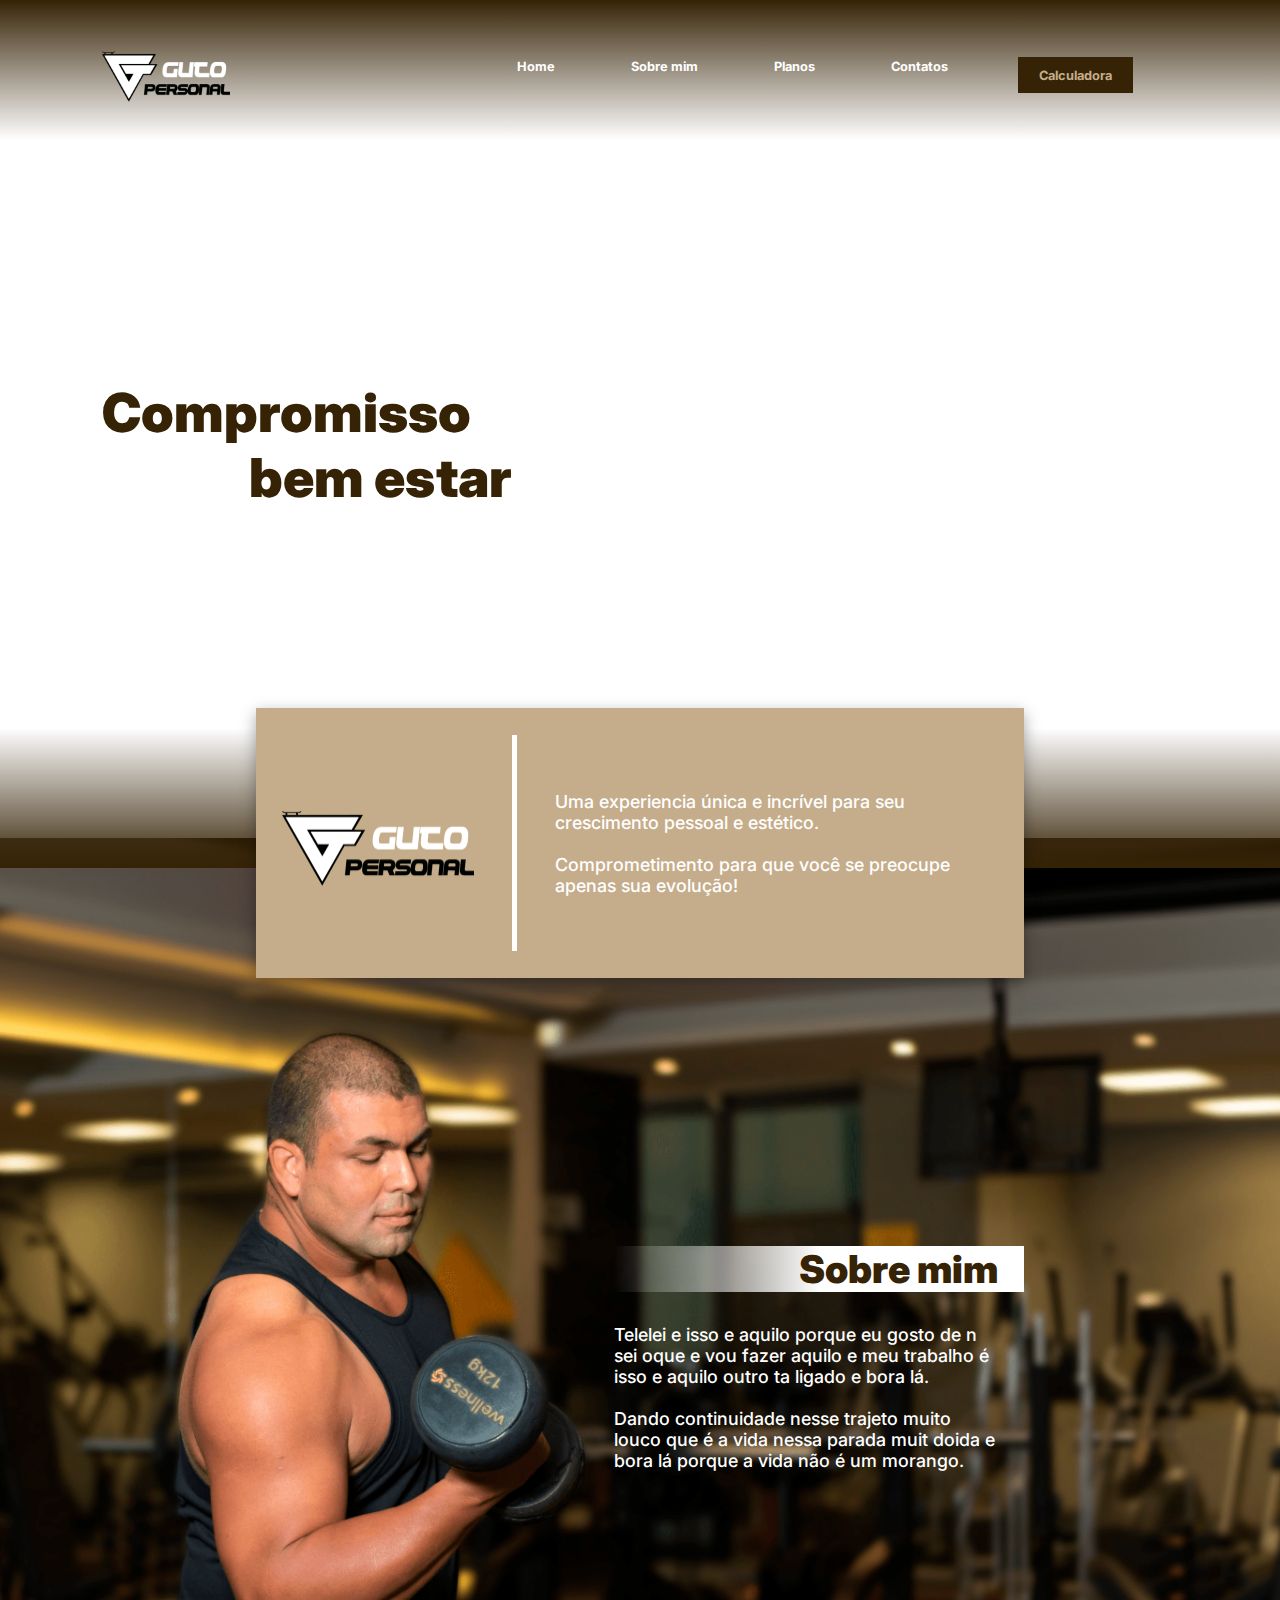
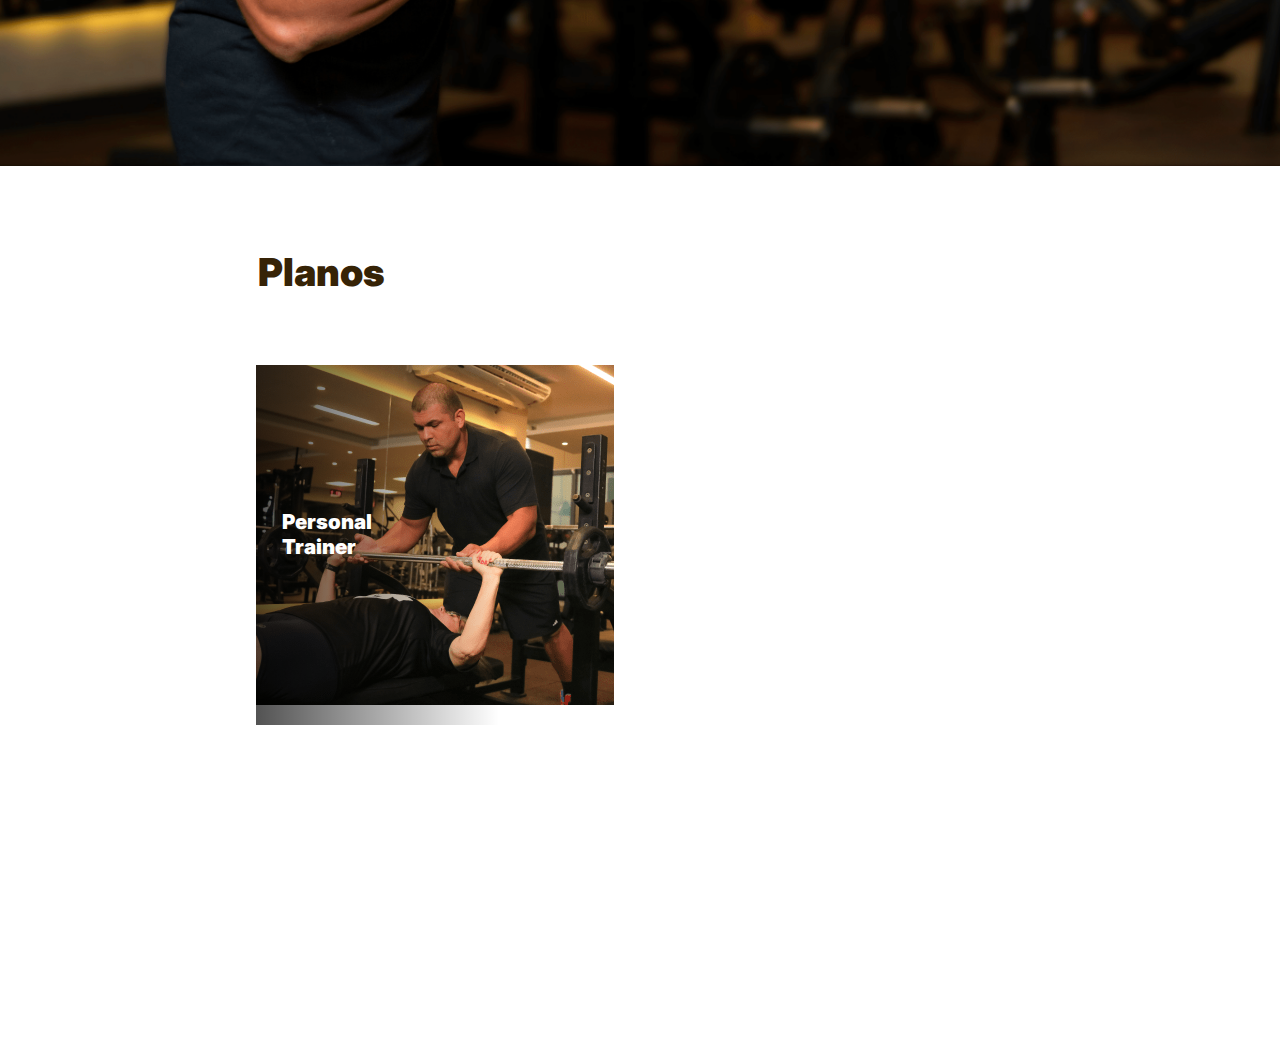
==== index.html @ 7a6cbb36 "versão1" ====
<!DOCTYPE html>
<html lang="pt-br">
<head>
    <meta charset="UTF-8">
    <meta name="viewport" content="width=device-width, initial-scale=1.0">
    <link rel="stylesheet" type="text/css" href="style.css">
    <link rel="shortcut icon" type="image/png" href="imgs/icone.png">
    <title>Guto Personal</title>
</head>
<body>

    <header>
        
        <div class="logo">
            <img src="./imgs/logo.png" alt="Logo">
        </div>

    

        <ul>
            <li>
                <button class="button" id="button_home">Home</button>
            </li>

            <li>
                <button class="button" id="button_about">Sobre mim</button>
            </li>

            <li>
                <button class="button" id="">Planos</button>
            </li>

            <li>
                <button class="button" id="">Contatos</button>
            </li>

            <li>
                <button class="button_calculator" id="button_calculator">Calculadora</button>
            </li>
        </ul>
    

    </header>
    
    <div class="FADE"></div>
    <div id="home" class="BG"></div>

    <main>
        <section id="apresentation">
            <h1 id="text"><strong>Compromisso</strong> com<br> o seu <strong>bem estar</strong></h1>
            <p id="text">vai continuar frango ou quer ficar fitness na parada?<br> venha simbora rapaz oxe</p>
        </section>

        <section class="call">
            <div>
                <img src="./imgs/logo.png" alt="Logo">

                <div id="line"></div>

                <p>Uma experiencia única e incrível para seu crescimento pessoal e estético.<br><br>Comprometimento para que você se preocupe apenas sua evolução!</p>
            </div>
        </section>
        
        <section id="about_me">
            <div class="BG_2"></div>
            <div class="about">
                <h2>Sobre mim</h1>
                <p>Telelei e isso e aquilo porque eu gosto de n sei oque e vou fazer aquilo e meu trabalho é isso e aquilo outro ta ligado e bora lá.<br><br>Dando continuidade nesse trajeto muito louco que é a vida nessa parada muit doida e bora lá porque a vida não é um morango.</p>
            </div>
        </section>

        <section id="plans">
            <div class="BG_3"></div>
            
            <h2>Planos</h2>

            <section>
                <p>Escolha qual combina mais com você!</p>

                <div id="hovered_plans1" class="box_plans">
                    <div class="box_box_plans">
                        <div id="hovered_plans2" class="withe_plans">
                            <a class="hidden-text">Clique Aqui</a>
                        </div>
                        <h3>Personal<br>Trainer</h3>
                        <div class="fade_plans"></div>
                        <img src="./imgs/ajuda_barra.png">
                    </div>

                    <dialog>
                        <h3>Acompanhamento Personal Trainer em Dupla</h3>
                        <p> 
                            1  aula   por semana   = 560,00
                            2  aulas por semana  = 1120,00
                            3  aulas por semana  = 1680,00
                            4 aulas  por semana  = 2240,00  
                            5 aulas  por semana  = 2800,00
                            
                            Junto com o fechamento das aulas 
                            Realizo avaliações físicas periódicas a cada 6 meses onde estudo toda necessidade de mudança nos treinos e prescrições.
                        
                           </p>
                    </dialog>
                  
                </div>
            </section>

        </section>
    </main>

    <footer></footer>
    <script src="scroll.js"></script>
    <script src="hovered.js"></script>
    <script src="dialog.js"></script>
</body>
</html>
---- style.css ----
@import url('https://fonts.googleapis.com/css2?family=Barlow+Semi+Condensed:ital,wght@0,100;0,200;0,300;0,400;0,500;0,600;0,700;0,800;0,900;1,100;1,200;1,300;1,400;1,500;1,600;1,700;1,800;1,900&family=Inter:wght@100..900&display=swap');

html {
    overflow-x: hidden !important;
}

body { /*configurações globais para o documento inteiro*/
    font-family: sans-serif;
    margin: 0;
    padding: 0;
}

.FADE{
    background-image: linear-gradient(to bottom,#362306, transparent);
    height: 140px;
    position: relative;
    z-index: -1;
}

.BG{
    
    background-image: url("./imgs/guto_bg.png");
    background-size:cover;
    background-repeat: no-repeat;
    background-position: center;
    background-attachment:initial;
    height:58em;
    position: relative;
    top: -200px;
    z-index: -2;
}

.BG::after {
    content: '';
    position: absolute;
    bottom: 0;
    left: 0;
    width: 100%;
    height: 140px;
    background-image: linear-gradient(to bottom, transparent, #362306);
}

header {
    display:flex;
    justify-content: space-between;
    align-items: center;
    position: absolute;
    margin-top: 1vh;
    width: 100vw;
}

header img {
    width: 10vw;
    margin-left: 8vw;
}

ul {
    display: flex;
    flex-direction: row;
    gap: 0px;
    margin-right: 9vw;
}
  
li {
    list-style: none;
    margin: 2em;
    transition: 2s;
}

  
.button {
    background-color: transparent;
    border: none;
    font-family: "Inter", sans-serif;
    font-weight: 700;
    font-size: 1vw;
    cursor: pointer;
    color: #fff;
    display: inline-block;
}

.button::after {
    content: '';
    width: 0px;
    height: 2px;
    display: block;
    background: rgb(255, 255, 255);
    transition: 300ms;
}

.button:hover::after{
    width: 100%
}

.button_calculator{
    background-color: #362306;
    border: none;
    font-family: "Inter", sans-serif;
    font-weight: 700;
    font-size: 1vw;
    cursor: pointer;
    color: #C5AD8B;
    width: 9vw;
    height: 4vh;
    
}

.button_calculator:hover{
    background-color: #C5AD8B;
    color: #fff;
    transition: 300ms;
}

main h1, p, h2{
    color: #fff;
    width: 50%;
    align-content: center;
}

main #apresentation #text{
    top: 60vh;
    position: absolute;
}

main h1{
    font-size: 4.2vw;
    margin-left: 8vw;
    font-family: "Inter", sans-serif;
    font-weight: 900;
    margin-top: -160px;
}

main h1 strong{
    color: #362306;
    font-family: "Inter", sans-serif;
    font-weight: 900;
}

main p{
    font-size: 1.4vw;
    margin-left: 8vw;
    font-family: "Inter", sans-serif;
    font-weight: 500;
}

.call {
    display: flex;
    position: relative;
    margin-top: -40vh;
    width: 60vw;
    margin-left: 20%;
    box-shadow: rgba(0, 0, 0, 0.35) 0px 5px 15px;
}

.call img{
    width: 15vw;
    background-color: #C5AD8B;
    margin-left: 2vw;
}

.call div {
    display: flex;
    align-items: center;
    height: 30vh;
    background-color: #C5AD8B;
    justify-content: space-between;
}

.call p {
    margin-right: 2vw;
    width: 100%;
    margin-left: 0;
}

.call #line {
    height: 24vh;
    border-left: 5px solid;
    color: #fff;
    margin-left: 5%;
    margin-right: 5%;
}

.BG_2{
    
    background-image: url("./imgs/guto_br_2.png");
    background-size:cover;
    background-repeat: no-repeat;
    background-position: center;
    background-attachment:initial;
    height:58em;
    position: relative;
    top: -140px;
    z-index: -3;
}

.about h2{
    margin-top: -660px;
    margin-left: 8vw;
    font-size: 3vw;
    font-family: "Inter", sans-serif;
    font-weight: 900;
    color: #362306;
    text-align: end;
    background: linear-gradient(to right, transparent,#ffffff, #ffffff);
    padding: 0 2vw 0 0;
}

.about {
    margin-left: 40vw;
    
}

.BG_3{
    
    background-image: url("./imgs/guto_bg_3.png");
    background-size:cover;
    background-repeat: no-repeat;
    background-position: center;
    background-attachment:initial;
    height:58em;
    position: relative;
    top: 820px;
    z-index: -4;
}

#plans{
    margin-top: -600px;
}

#plans h2{
    font-size: 3vw;
    font-family: "Inter", sans-serif;
    font-weight: 900;
    color: #362306;
    text-align: end;
    background: linear-gradient(to right, transparent,#ffffff, #ffffff);
    padding: 0 2vw 0 0;
    width: 30%;
}

#plans section p {
    margin-left: 0vw;
}

#plans section {
    margin-left: 19vw;
}

#plans section .box_plans {
    display: flex;
    flex-direction: row;
    overflow: hidden;
    width: 29vw;
    height: 40vh;
}

#plans section img {
    width: auto;
}

#plans section .box_plans .box_box_plans .withe_plans {
    background-color: #ffffff;
    width: 1vw;
    height: 40vh;
    position:absolute;
    z-index: 1;
}

#plans section .box_plans .box_box_plans .withe_plans.hovered {
    width: 29vw;
    transition: 0.5s;
}

#plans section .box_plans .box_box_plans h3 {
    position: absolute;
    color: #ffffff;
    font-family: "Inter", sans-serif;
    font-weight: 900;
    font-size: 1.6vw;
    z-index: 1;
    margin-left: 3vw;
    margin-top: 16vh;
}

#plans section .fade_plans {
    width: 20vw;
    height: 40vh;
    background: linear-gradient(to left, transparent,#000000b6);
    position:absolute;
}

#plans section .box_plans .box_box_plans .withe_plans a {
    
    color: #362306;
    font-family: "Inter", sans-serif;
    font-weight: 900;
    font-size: 1.6vw;
    z-index: 1;
    margin-left: 3vw;
    margin-top: 16vh;
}

#plans section .box_plans .box_box_plans .withe_plans { 
    z-index: 2;
    cursor: pointer;
}

.hidden-text {
    display: none;
}

.withe_plans.hovered .hidden-text {
    display: block;
}
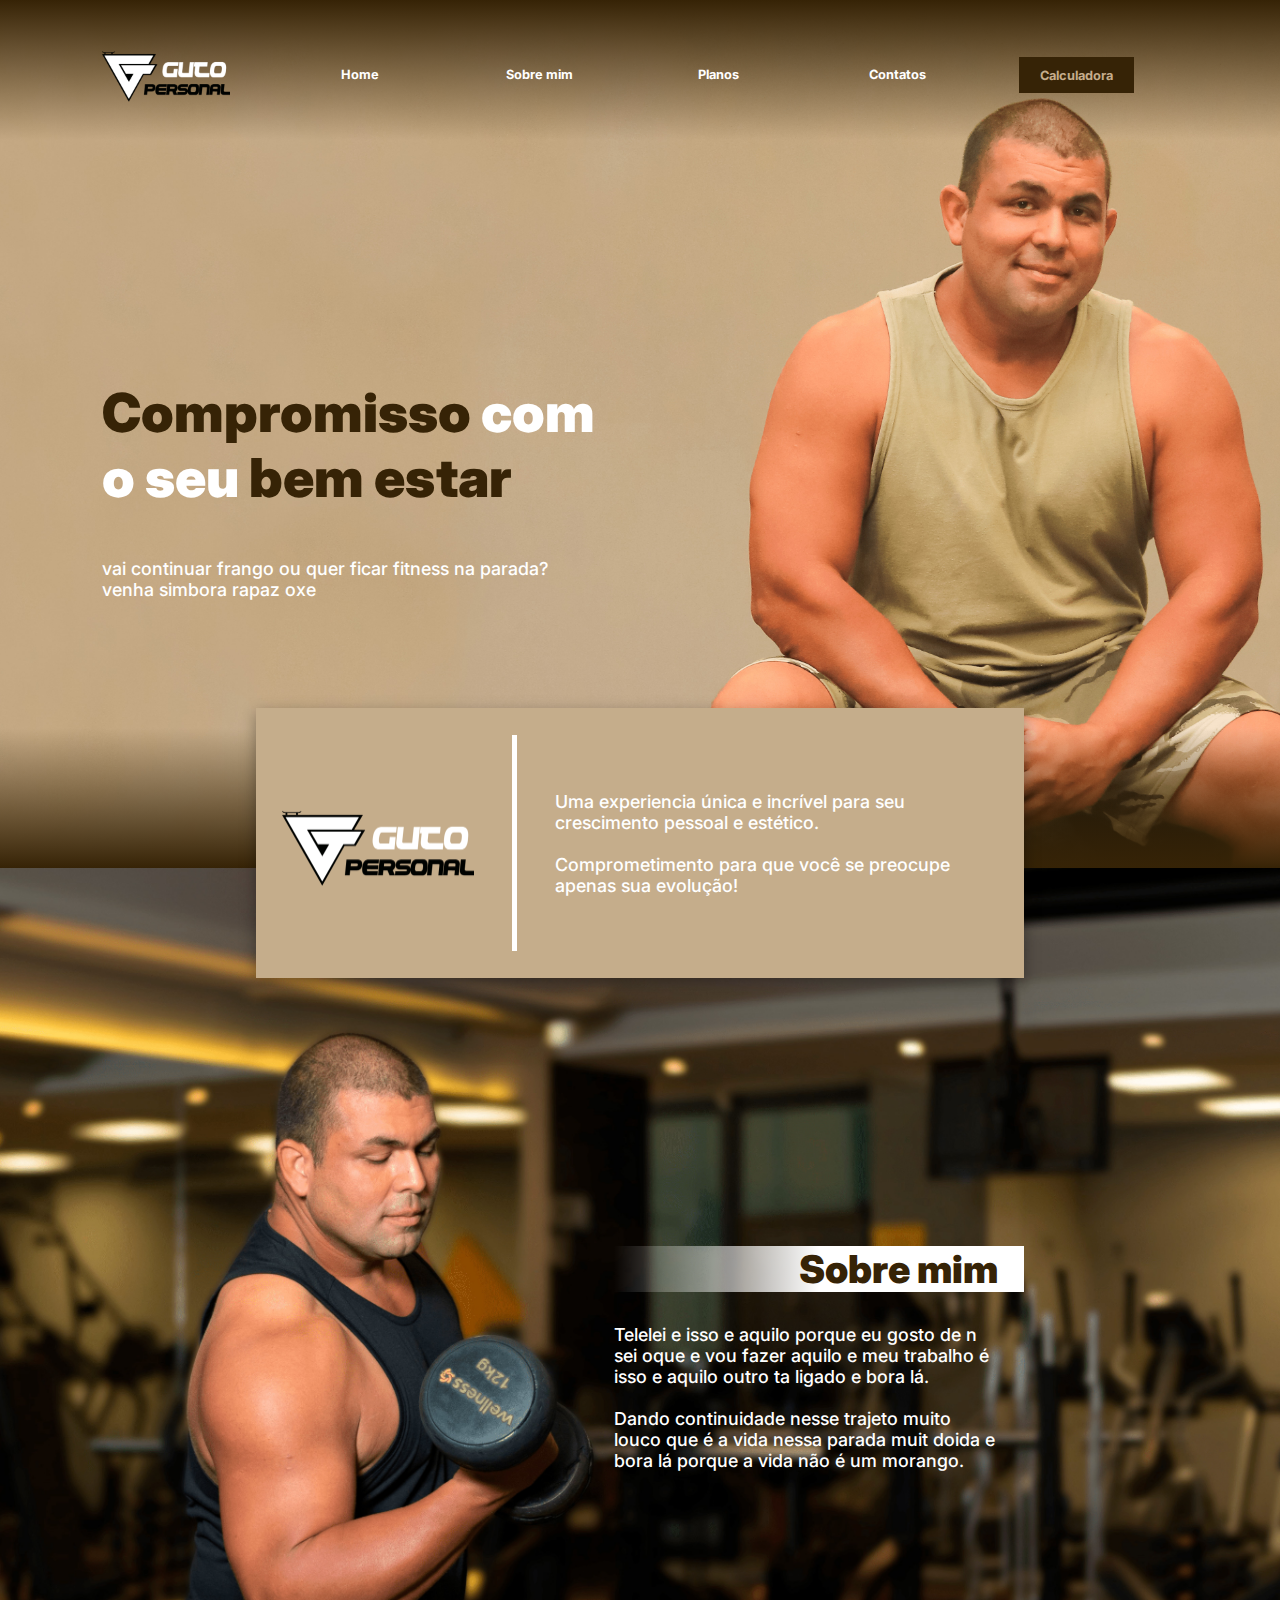
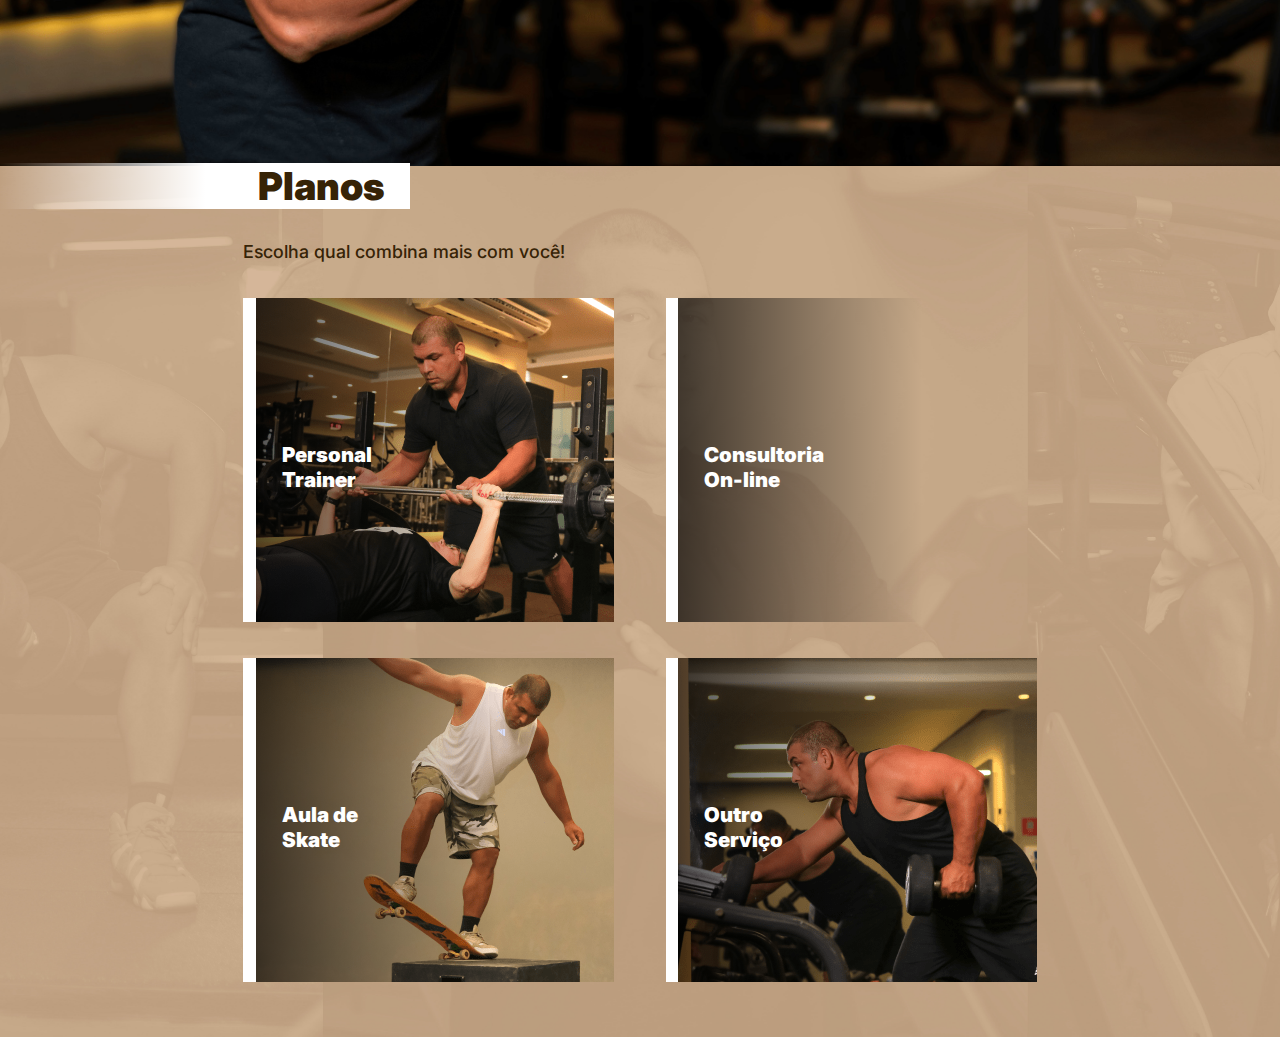
==== commit 635bb012: "versao2" ====
--- a/index.html
+++ b/index.html
@@ -4,6 +4,7 @@
     <meta charset="UTF-8">
     <meta name="viewport" content="width=device-width, initial-scale=1.0">
     <link rel="stylesheet" type="text/css" href="style.css">
+    <link rel="stylesheet" type="text/css" href="modal.css">
     <link rel="shortcut icon" type="image/png" href="imgs/icone.png">
     <title>Guto Personal</title>
 </head>
@@ -27,7 +28,7 @@
             </li>
 
             <li>
-                <button class="button" id="">Planos</button>
+                <button class="button" id="button_plans">Planos</button>
             </li>
 
             <li>
@@ -70,38 +71,159 @@
         </section>
 
         <section id="plans">
-            <div class="BG_3"></div>
+            <div id="plans_hover" class="BG_3"></div>
             
             <h2>Planos</h2>
 
             <section>
                 <p>Escolha qual combina mais com você!</p>
 
-                <div id="hovered_plans1" class="box_plans">
-                    <div class="box_box_plans">
-                        <div id="hovered_plans2" class="withe_plans">
-                            <a class="hidden-text">Clique Aqui</a>
-                        </div>
-                        <h3>Personal<br>Trainer</h3>
-                        <div class="fade_plans"></div>
-                        <img src="./imgs/ajuda_barra.png">
-                    </div>
-
-                    <dialog>
-                        <h3>Acompanhamento Personal Trainer em Dupla</h3>
-                        <p> 
-                            1  aula   por semana   = 560,00
-                            2  aulas por semana  = 1120,00
-                            3  aulas por semana  = 1680,00
-                            4 aulas  por semana  = 2240,00  
-                            5 aulas  por semana  = 2800,00
+                <div class="ajuste_content">
+                    <div id="hovered_plans1" class="box_plans">
+                        <div class="box_box_plans">
+                            <div id="hover_plans1" class="withe_plans">
+                                <a class="hidden-text">Clique Aqui</a>
+                            </div>
+                            <h3>Personal<br>Trainer</h3>
+                            <div class="fade_plans"></div>
+                            <img src="./imgs/ajuda_barra.png">
+                        </div>
+    
+                        <dialog id="dialog_1">
+
+                            <div class="dialog_txt">
+                                <div>
+                                    <h1>Acompanhamento<br> em Dupla</h1>
+                                     <p> 
+                                        1  aula   por semana = R$560,00<br>
+                                        2  aulas por semana = R$1120,00<br>
+                                        3  aulas por semana = R$1680,00<br>
+                                        4 aulas  por semana = R$2240,00<br> 
+                                        5 aulas  por semana = R$2800,00<br>
+                                    </p>
+                                </div>
+    
+                                <div>
+                                    <h1>Acompanhamento presencial/on-line individual</h1>
+                                     <p> 
+                                        1  aula   por semana = R$360,00<br>
+                                        2  aulas por semana = R$720,00<br>
+                                        3  aulas por semana = R$1080,00<br>
+                                        4 aulas  por semana = R$1440,00<br>
+                                        5 aulas  por semana = R$1800,00<br>
+    
+                                    </p>
+                                </div>
+                            </div>
+
+                            <p id="txt_info">Avaliações físicas periódicas a cada 6 meses onde estudo toda necessidade de mudança nos treinos e prescrições.</h3>
                             
-                            Junto com o fechamento das aulas 
-                            Realizo avaliações físicas periódicas a cada 6 meses onde estudo toda necessidade de mudança nos treinos e prescrições.
-                        
-                           </p>
-                    </dialog>
-                  
+                            <button>OK</button>
+
+                        </dialog>
+                      
+                    </div>
+    
+                    <div id="hovered_plans2" class="box_plans">
+                        <div class="box_box_plans">
+                            <div id="hover_plans2" class="withe_plans">
+                                <a class="hidden-text">Clique Aqui</a>
+                            </div>
+                            <h3>Consultoria<br>On-line</h3>
+                            <div class="fade_plans"></div>
+                            <img src="">
+                        </div>
+    
+                        <dialog id="dialog_1">
+
+                            <div class="dialog_txt">
+                                <div>
+                                    <h1>Acompanhamento<br> em Dupla</h1>
+                                     <p> 
+                                        1  aula   por semana = R$560,00<br>
+                                        2  aulas por semana = R$1120,00<br>
+                                        3  aulas por semana = R$1680,00<br>
+                                        4 aulas  por semana = R$2240,00<br> 
+                                        5 aulas  por semana = R$2800,00<br>
+                                    </p>
+                                </div>
+    
+                                <div>
+                                    <h1>Acompanhamento presencial/on-line individual</h1>
+                                     <p> 
+                                        1  aula   por semana = R$360,00<br>
+                                        2  aulas por semana = R$720,00<br>
+                                        3  aulas por semana = R$1080,00<br>
+                                        4 aulas  por semana = R$1440,00<br>
+                                        5 aulas  por semana = R$1800,00<br>
+    
+                                    </p>
+                                </div>
+                            </div>
+
+                            <h3>Avaliações físicas periódicas a cada 6 meses onde estudo toda necessidade de mudança nos treinos e prescrições.</h3>
+                            
+                            <button>OK</button>
+
+                        </dialog>
+                      
+                    </div>
+                </div>
+
+                <div class="ajuste_content">
+                    <div id="hovered_plans3" class="box_plans">
+                        <div class="box_box_plans">
+                            <div id="hover_plans3" class="withe_plans">
+                                <a class="hidden-text">Clique Aqui</a>
+                            </div>
+                            <h3>Aula de<br>Skate</h3>
+                            <div class="fade_plans"></div>
+                            <img src="./imgs/skate.png">
+                        </div>
+    
+                        <dialog id="dialog_1">
+    
+                            <h1>Acompanhamento Personal Trainer em Dupla</h1>
+                            <h3>Avaliações físicas periódicas a cada 6 meses onde estudo toda necessidade de mudança nos treinos e prescrições.</h3>
+                            <p> 
+                                1  aula   por semana   = 560,00<br>
+                                2  aulas por semana  = 1120,00<br>
+                                3  aulas por semana  = 1680,00<br>
+                                4 aulas  por semana  = 2240,00<br> 
+                                5 aulas  por semana  = 2800,00<br>
+                            </p>
+    
+                            <button>OK</button>
+                        </dialog>
+                      
+                    </div>
+
+                    <div id="hovered_plans4" class="box_plans">
+                        <div class="box_box_plans">
+                            <div id="hover_plans4" class="withe_plans">
+                                <a class="hidden-text">Clique Aqui</a>
+                            </div>
+                            <h3>Outro<br>Serviço</h3>
+                            <div class="fade_plans"></div>
+                            <img src="./imgs/halter.png">
+                        </div>
+    
+                        <dialog id="dialog_1">
+    
+                            <h1>Acompanhamento Personal Trainer em Dupla</h1>
+                            <h3>Avaliações físicas periódicas a cada 6 meses onde estudo toda necessidade de mudança nos treinos e prescrições.</h3>
+                            <p>
+                                1  aula   por semana   = 560,00<br>
+                                2  aulas por semana  = 1120,00<br>
+                                3  aulas por semana  = 1680,00<br>
+                                4 aulas  por semana  = 2240,00<br> 
+                                5 aulas  por semana  = 2800,00<br>
+                            </p>
+    
+                            <button>OK</button>
+                        </dialog>
+                      
+                    </div>
                 </div>
             </section>
 
--- a/style.css
+++ b/style.css
@@ -19,7 +19,7 @@
 
 .BG{
     
-    background-image: url("./imgs/guto_bg.png");
+    background-image: url("./imgs/guto_bg.jpg");
     background-size:cover;
     background-repeat: no-repeat;
     background-position: center;
@@ -182,7 +182,7 @@
 
 .BG_2{
     
-    background-image: url("./imgs/guto_br_2.png");
+    background-image: url("./imgs/guto_br_2.jpg");
     background-size:cover;
     background-repeat: no-repeat;
     background-position: center;
@@ -211,8 +211,7 @@
 }
 
 .BG_3{
-    
-    background-image: url("./imgs/guto_bg_3.png");
+    background-image: url("./imgs/guto_bg_3.jpg");
     background-size:cover;
     background-repeat: no-repeat;
     background-position: center;
@@ -235,11 +234,13 @@
     text-align: end;
     background: linear-gradient(to right, transparent,#ffffff, #ffffff);
     padding: 0 2vw 0 0;
+    margin-top: -6vh;
     width: 30%;
 }
 
 #plans section p {
     margin-left: 0vw;
+    color: #362306;
 }
 
 #plans section {
@@ -251,7 +252,7 @@
     flex-direction: row;
     overflow: hidden;
     width: 29vw;
-    height: 40vh;
+    height: 36vh;
 }
 
 #plans section img {
@@ -261,7 +262,7 @@
 #plans section .box_plans .box_box_plans .withe_plans {
     background-color: #ffffff;
     width: 1vw;
-    height: 40vh;
+    height: 36vh;
     position:absolute;
     z-index: 1;
 }
@@ -284,7 +285,7 @@
 
 #plans section .fade_plans {
     width: 20vw;
-    height: 40vh;
+    height: 36vh;
     background: linear-gradient(to left, transparent,#000000b6);
     position:absolute;
 }
@@ -312,3 +313,11 @@
 .withe_plans.hovered .hidden-text {
     display: block;
 }
+
+.ajuste_content{
+    display: flex;
+    flex-direction: row;
+    justify-content: space-between;
+    margin-right: 19vw;
+    margin-top: 4vh;
+}--- a/modal.css
+++ b/modal.css
@@ -0,0 +1,52 @@
+dialog::backdrop{
+    background-color: rgba(0, 0, 0, 0.500);
+}
+
+dialog{
+    border: none;
+    width: 60vw;
+    box-shadow: 0 0 1em rgba(0, 0, 0, 0.408);
+    text-align: center;
+}
+
+dialog h1{
+    font-size: 30px;
+    color: #362306;
+    width: 100%;
+    margin: 0;
+}
+
+dialog #txt_info{
+    color: #ACACAC !important;
+    font-size: 14px;
+    text-align: center;
+    width: 100%;
+}
+
+.dialog_txt div p{
+    color: #362306;
+    font-size: 16px;
+    width: 100%;
+    
+}
+
+button{
+    background-color: #362306;
+    border: none;
+    font-weight: 700;
+    font-size: 1vw;
+    cursor: pointer;
+    color: #ffffff;
+    width: 9vw;
+    height: 4vh;
+}
+
+.dialog_txt{
+    display: flex;
+    flex-direction: row;
+    justify-content: space-between;
+}
+
+.dialog_txt div{
+    width: 49%;
+}